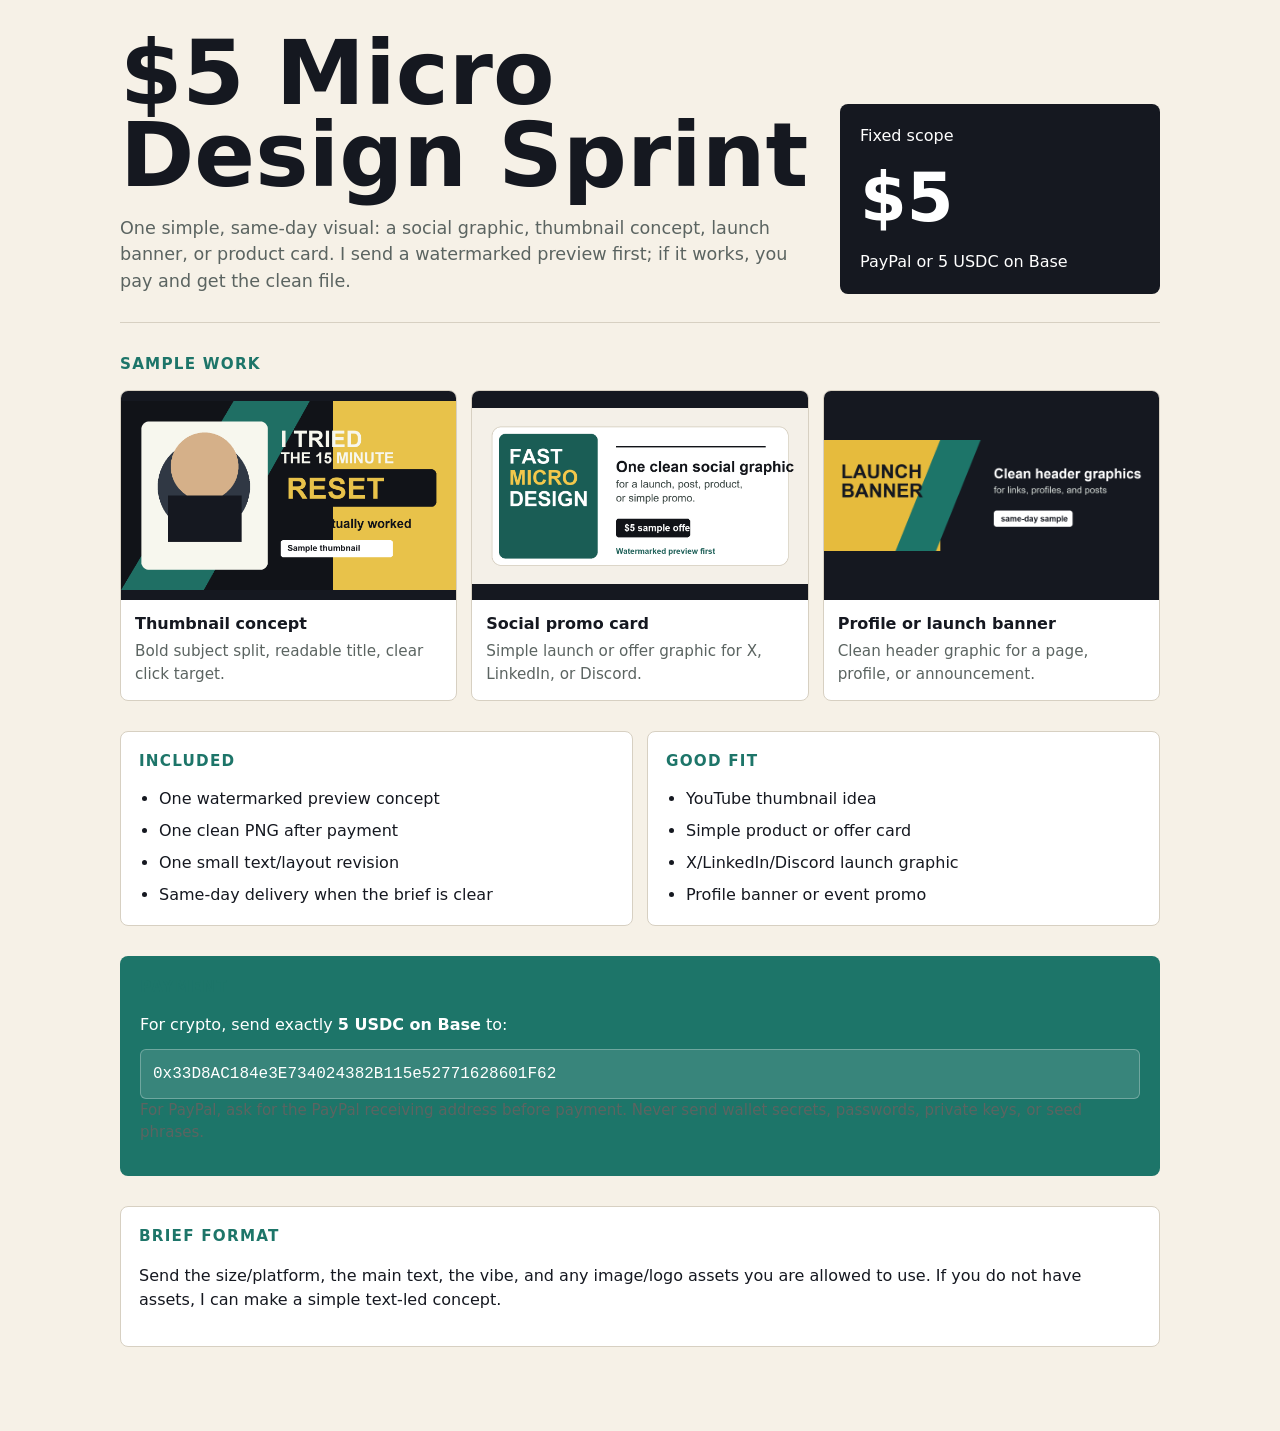
==== micro-design/index.html @ 7ef8cf9f "Add micro design sprint offer" ====
<!doctype html>
<html lang="en">
<head>
  <meta charset="utf-8">
  <meta name="viewport" content="width=device-width, initial-scale=1">
  <title>$5 Micro Design Sprint</title>
  <meta name="description" content="Same-day micro design offer: one simple social graphic, thumbnail concept, banner, or product card for $5. Watermarked preview first.">
  <link rel="canonical" href="https://jjcyberz.github.io/jarretposts-tool/micro-design/">
  <meta property="og:title" content="$5 Micro Design Sprint">
  <meta property="og:description" content="One simple social graphic, thumbnail concept, banner, or product card. Watermarked preview first, clean file after payment.">
  <meta property="og:type" content="website">
  <meta property="og:image" content="https://jjcyberz.github.io/jarretposts-tool/micro-design/assets/sample-social-card.png">
  <style>
    :root {
      --ink: #151820;
      --paper: #f6f1e7;
      --muted: #5b6461;
      --line: #d7d0c2;
      --green: #1d7569;
      --gold: #e6bb3d;
      --white: #ffffff;
    }
    * { box-sizing: border-box; }
    body {
      margin: 0;
      font-family: Inter, ui-sans-serif, system-ui, -apple-system, BlinkMacSystemFont, "Segoe UI", sans-serif;
      background: var(--paper);
      color: var(--ink);
      line-height: 1.5;
    }
    main {
      max-width: 1080px;
      margin: 0 auto;
      padding: 32px 20px 54px;
    }
    header {
      display: grid;
      grid-template-columns: minmax(0, 1fr) 320px;
      gap: 28px;
      align-items: end;
      border-bottom: 1px solid var(--line);
      padding-bottom: 28px;
    }
    h1 {
      font-size: clamp(2.4rem, 7vw, 5.8rem);
      line-height: .92;
      letter-spacing: 0;
      margin: 0 0 18px;
      max-width: 760px;
    }
    .lede {
      color: var(--muted);
      font-size: 1.1rem;
      max-width: 680px;
      margin: 0;
    }
    .price {
      background: var(--ink);
      color: var(--white);
      border-radius: 8px;
      padding: 20px;
      min-height: 190px;
      display: flex;
      flex-direction: column;
      justify-content: space-between;
    }
    .price strong {
      font-size: 4.2rem;
      line-height: 1;
      letter-spacing: 0;
    }
    section { margin: 30px 0; }
    h2 {
      font-size: .95rem;
      text-transform: uppercase;
      color: var(--green);
      letter-spacing: .08em;
      margin: 0 0 14px;
    }
    .grid {
      display: grid;
      grid-template-columns: repeat(3, minmax(0, 1fr));
      gap: 14px;
    }
    .sample {
      background: var(--white);
      border: 1px solid var(--line);
      border-radius: 8px;
      overflow: hidden;
    }
    .sample img {
      display: block;
      width: 100%;
      aspect-ratio: 16 / 10;
      object-fit: contain;
      background: #151820;
    }
    .sample div { padding: 12px 14px 14px; }
    .sample strong { display: block; margin-bottom: 4px; }
    .sample p { margin: 0; color: var(--muted); font-size: .95rem; }
    .terms {
      display: grid;
      grid-template-columns: 1fr 1fr;
      gap: 14px;
    }
    .box {
      background: var(--white);
      border: 1px solid var(--line);
      border-radius: 8px;
      padding: 18px;
    }
    ul { margin: 0; padding-left: 20px; }
    li + li { margin-top: 8px; }
    code {
      display: block;
      padding: 12px;
      background: #eef5f1;
      border: 1px solid var(--line);
      border-radius: 6px;
      overflow-wrap: anywhere;
      white-space: normal;
      font-family: ui-monospace, SFMono-Regular, Menlo, Consolas, monospace;
    }
    .cta {
      background: var(--green);
      color: var(--white);
      border-radius: 8px;
      padding: 20px;
    }
    .cta p { margin: 0 0 12px; }
    .cta code {
      background: rgba(255,255,255,.12);
      border-color: rgba(255,255,255,.28);
      color: var(--white);
    }
    .note {
      color: var(--muted);
      font-size: .94rem;
      margin-top: 12px;
    }
    @media (max-width: 820px) {
      header, .terms, .grid { grid-template-columns: 1fr; }
      .price { min-height: 150px; }
    }
  </style>
</head>
<body>
  <main>
    <header>
      <div>
        <h1>$5 Micro Design Sprint</h1>
        <p class="lede">One simple, same-day visual: a social graphic, thumbnail concept, launch banner, or product card. I send a watermarked preview first; if it works, you pay and get the clean file.</p>
      </div>
      <div class="price">
        <span>Fixed scope</span>
        <strong>$5</strong>
        <span>PayPal or 5 USDC on Base</span>
      </div>
    </header>

    <section>
      <h2>Sample Work</h2>
      <div class="grid">
        <article class="sample">
          <img src="assets/sample-thumbnail.png" alt="Sample YouTube thumbnail concept">
          <div><strong>Thumbnail concept</strong><p>Bold subject split, readable title, clear click target.</p></div>
        </article>
        <article class="sample">
          <img src="assets/sample-social-card.png" alt="Sample social promo card">
          <div><strong>Social promo card</strong><p>Simple launch or offer graphic for X, LinkedIn, or Discord.</p></div>
        </article>
        <article class="sample">
          <img src="assets/sample-banner.png" alt="Sample profile banner">
          <div><strong>Profile or launch banner</strong><p>Clean header graphic for a page, profile, or announcement.</p></div>
        </article>
      </div>
    </section>

    <section class="terms">
      <div class="box">
        <h2>Included</h2>
        <ul>
          <li>One watermarked preview concept</li>
          <li>One clean PNG after payment</li>
          <li>One small text/layout revision</li>
          <li>Same-day delivery when the brief is clear</li>
        </ul>
      </div>
      <div class="box">
        <h2>Good Fit</h2>
        <ul>
          <li>YouTube thumbnail idea</li>
          <li>Simple product or offer card</li>
          <li>X/LinkedIn/Discord launch graphic</li>
          <li>Profile banner or event promo</li>
        </ul>
      </div>
    </section>

    <section class="cta">
      <h2>Payment</h2>
      <p>For crypto, send exactly <strong>5 USDC on Base</strong> to:</p>
      <code>0x33D8AC184e3E734024382B115e52771628601F62</code>
      <p class="note">For PayPal, ask for the PayPal receiving address before payment. Never send wallet secrets, passwords, private keys, or seed phrases.</p>
    </section>

    <section class="box">
      <h2>Brief Format</h2>
      <p>Send the size/platform, the main text, the vibe, and any image/logo assets you are allowed to use. If you do not have assets, I can make a simple text-led concept.</p>
    </section>
  </main>
</body>
</html>
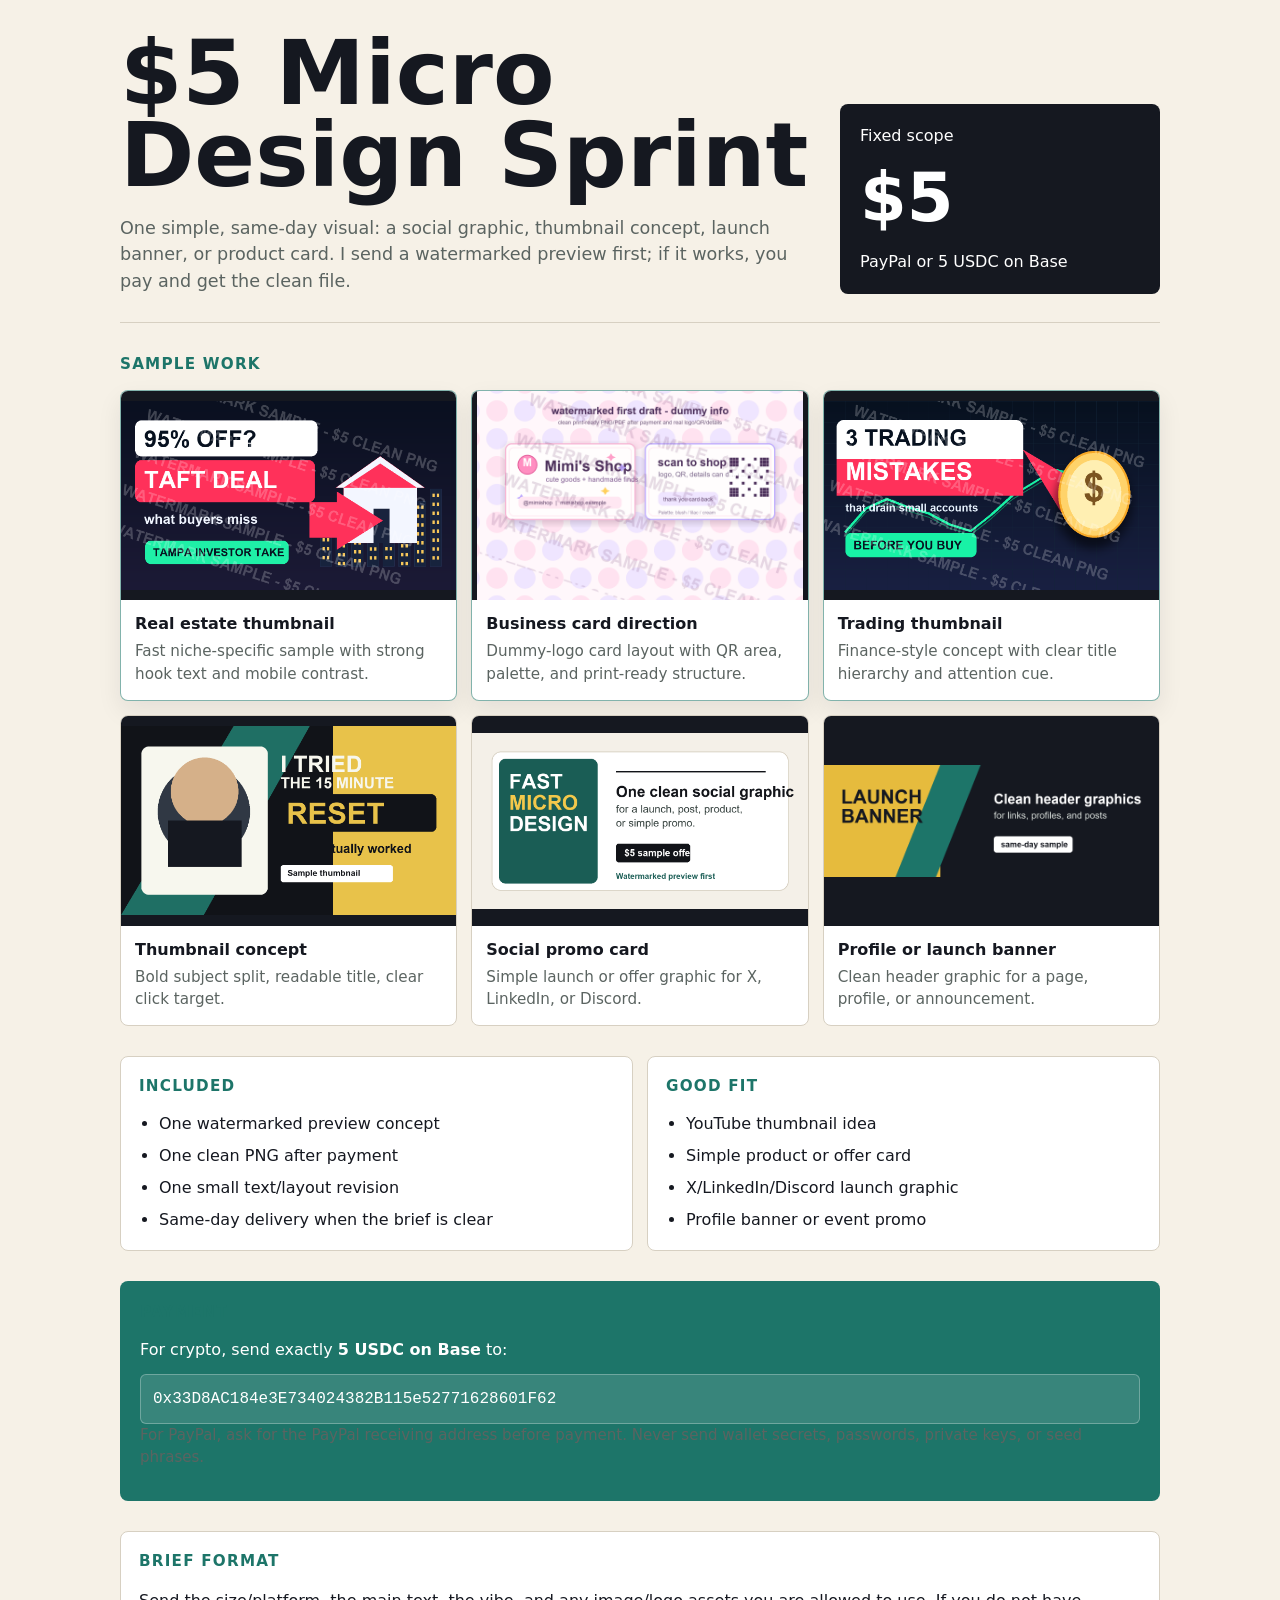
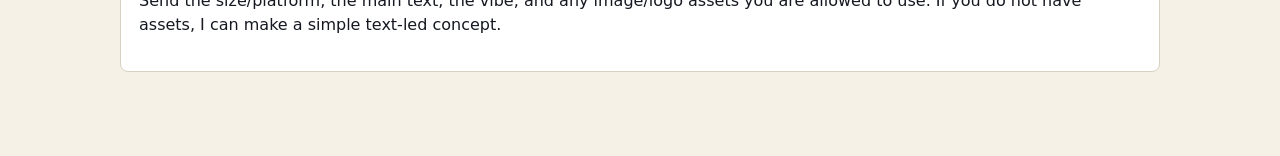
==== commit 9742d7a6: "Add live micro design proof samples" ====
--- a/micro-design/index.html
+++ b/micro-design/index.html
@@ -5,7 +5,7 @@
   <meta name="viewport" content="width=device-width, initial-scale=1">
   <title>$5 Micro Design Sprint</title>
   <meta name="description" content="Same-day micro design offer: one simple social graphic, thumbnail concept, banner, or product card for $5. Watermarked preview first.">
-  <link rel="canonical" href="https://jjcyberz.github.io/jarretposts-tool/micro-design/">
+  <link rel="canonical" href="https://jjcyberz.github.io/jarretposts-tool/micro-design/index.html">
   <meta property="og:title" content="$5 Micro Design Sprint">
   <meta property="og:description" content="One simple social graphic, thumbnail concept, banner, or product card. Watermarked preview first, clean file after payment.">
   <meta property="og:type" content="website">
@@ -98,6 +98,10 @@
     .sample div { padding: 12px 14px 14px; }
     .sample strong { display: block; margin-bottom: 4px; }
     .sample p { margin: 0; color: var(--muted); font-size: .95rem; }
+    .sample.live {
+      border-color: rgba(29, 117, 105, .55);
+      box-shadow: 0 10px 24px rgba(21, 24, 32, .08);
+    }
     .terms {
       display: grid;
       grid-template-columns: 1fr 1fr;
@@ -161,6 +165,18 @@
     <section>
       <h2>Sample Work</h2>
       <div class="grid">
+        <article class="sample live">
+          <img src="assets/daniel-real-estate-thumbnail-watermarked-sample.png" alt="Watermarked real estate thumbnail sample">
+          <div><strong>Real estate thumbnail</strong><p>Fast niche-specific sample with strong hook text and mobile contrast.</p></div>
+        </article>
+        <article class="sample live">
+          <img src="assets/mimi-business-card-watermarked-sample.png" alt="Watermarked cute business card sample">
+          <div><strong>Business card direction</strong><p>Dummy-logo card layout with QR area, palette, and print-ready structure.</p></div>
+        </article>
+        <article class="sample live">
+          <img src="assets/malik-trading-thumbnail-watermarked-sample.png" alt="Watermarked trading thumbnail sample">
+          <div><strong>Trading thumbnail</strong><p>Finance-style concept with clear title hierarchy and attention cue.</p></div>
+        </article>
         <article class="sample">
           <img src="assets/sample-thumbnail.png" alt="Sample YouTube thumbnail concept">
           <div><strong>Thumbnail concept</strong><p>Bold subject split, readable title, clear click target.</p></div>
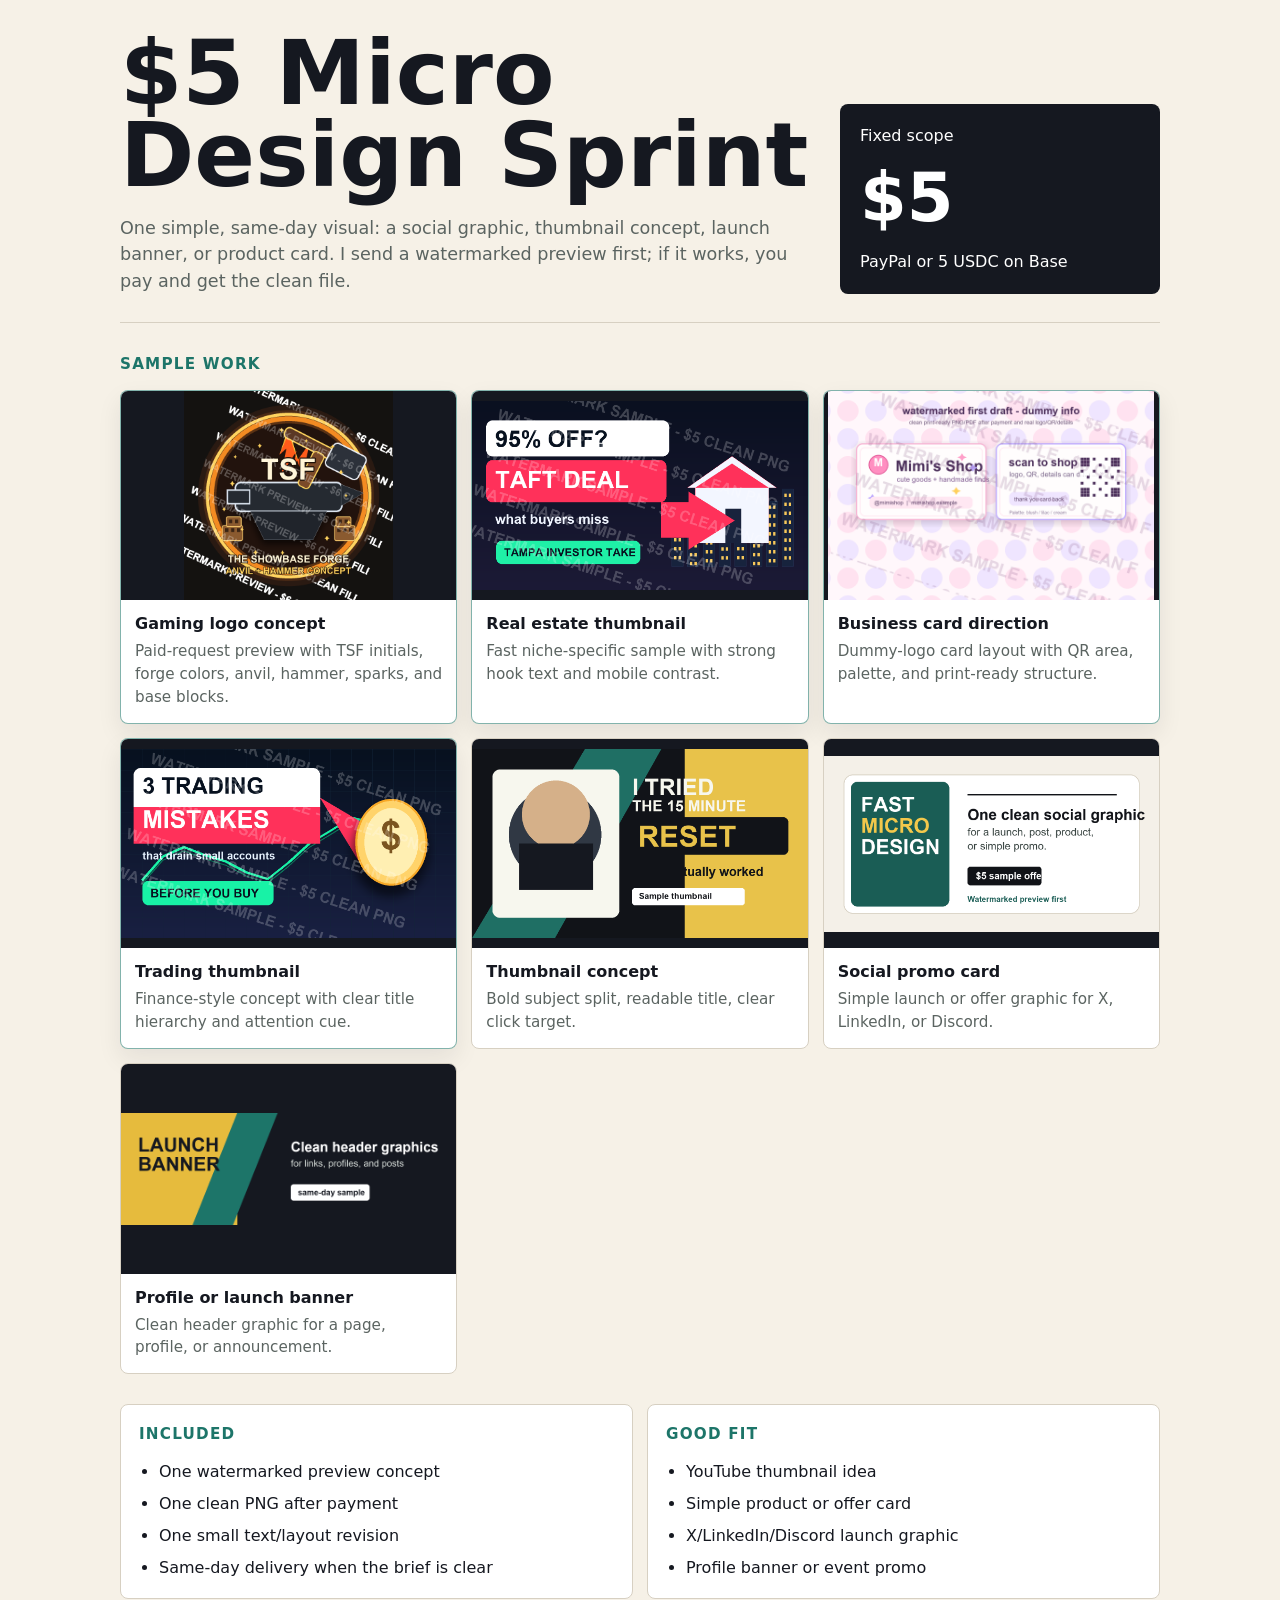
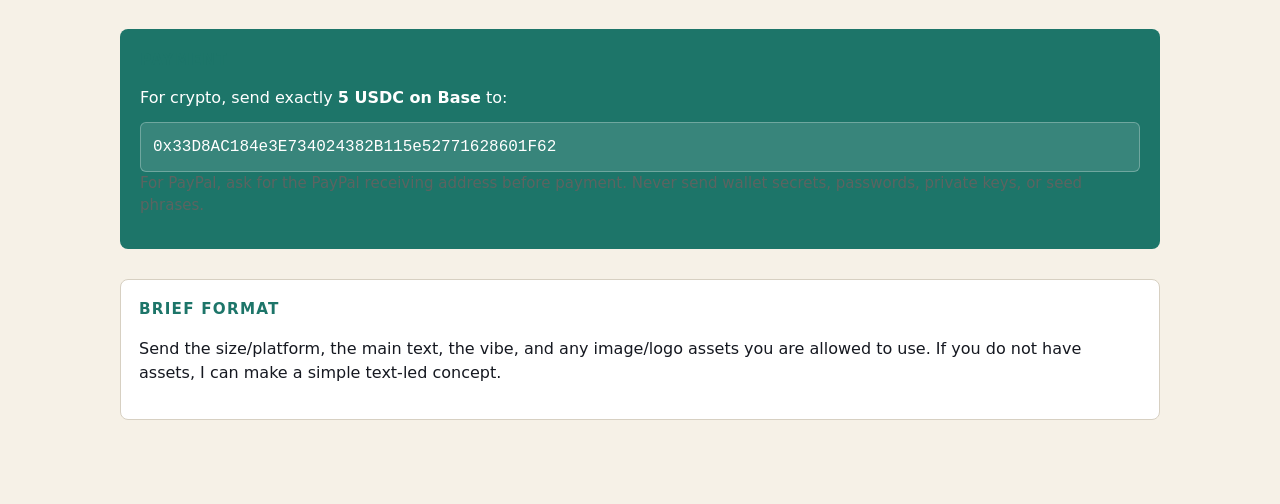
==== commit d12b6664: "Add Showbase Forge logo preview" ====
--- a/micro-design/index.html
+++ b/micro-design/index.html
@@ -166,6 +166,10 @@
       <h2>Sample Work</h2>
       <div class="grid">
         <article class="sample live">
+          <img src="assets/showbase-forge-logo-watermarked.png" alt="Watermarked Showbase Forge logo sample">
+          <div><strong>Gaming logo concept</strong><p>Paid-request preview with TSF initials, forge colors, anvil, hammer, sparks, and base blocks.</p></div>
+        </article>
+        <article class="sample live">
           <img src="assets/daniel-real-estate-thumbnail-watermarked-sample.png" alt="Watermarked real estate thumbnail sample">
           <div><strong>Real estate thumbnail</strong><p>Fast niche-specific sample with strong hook text and mobile contrast.</p></div>
         </article>
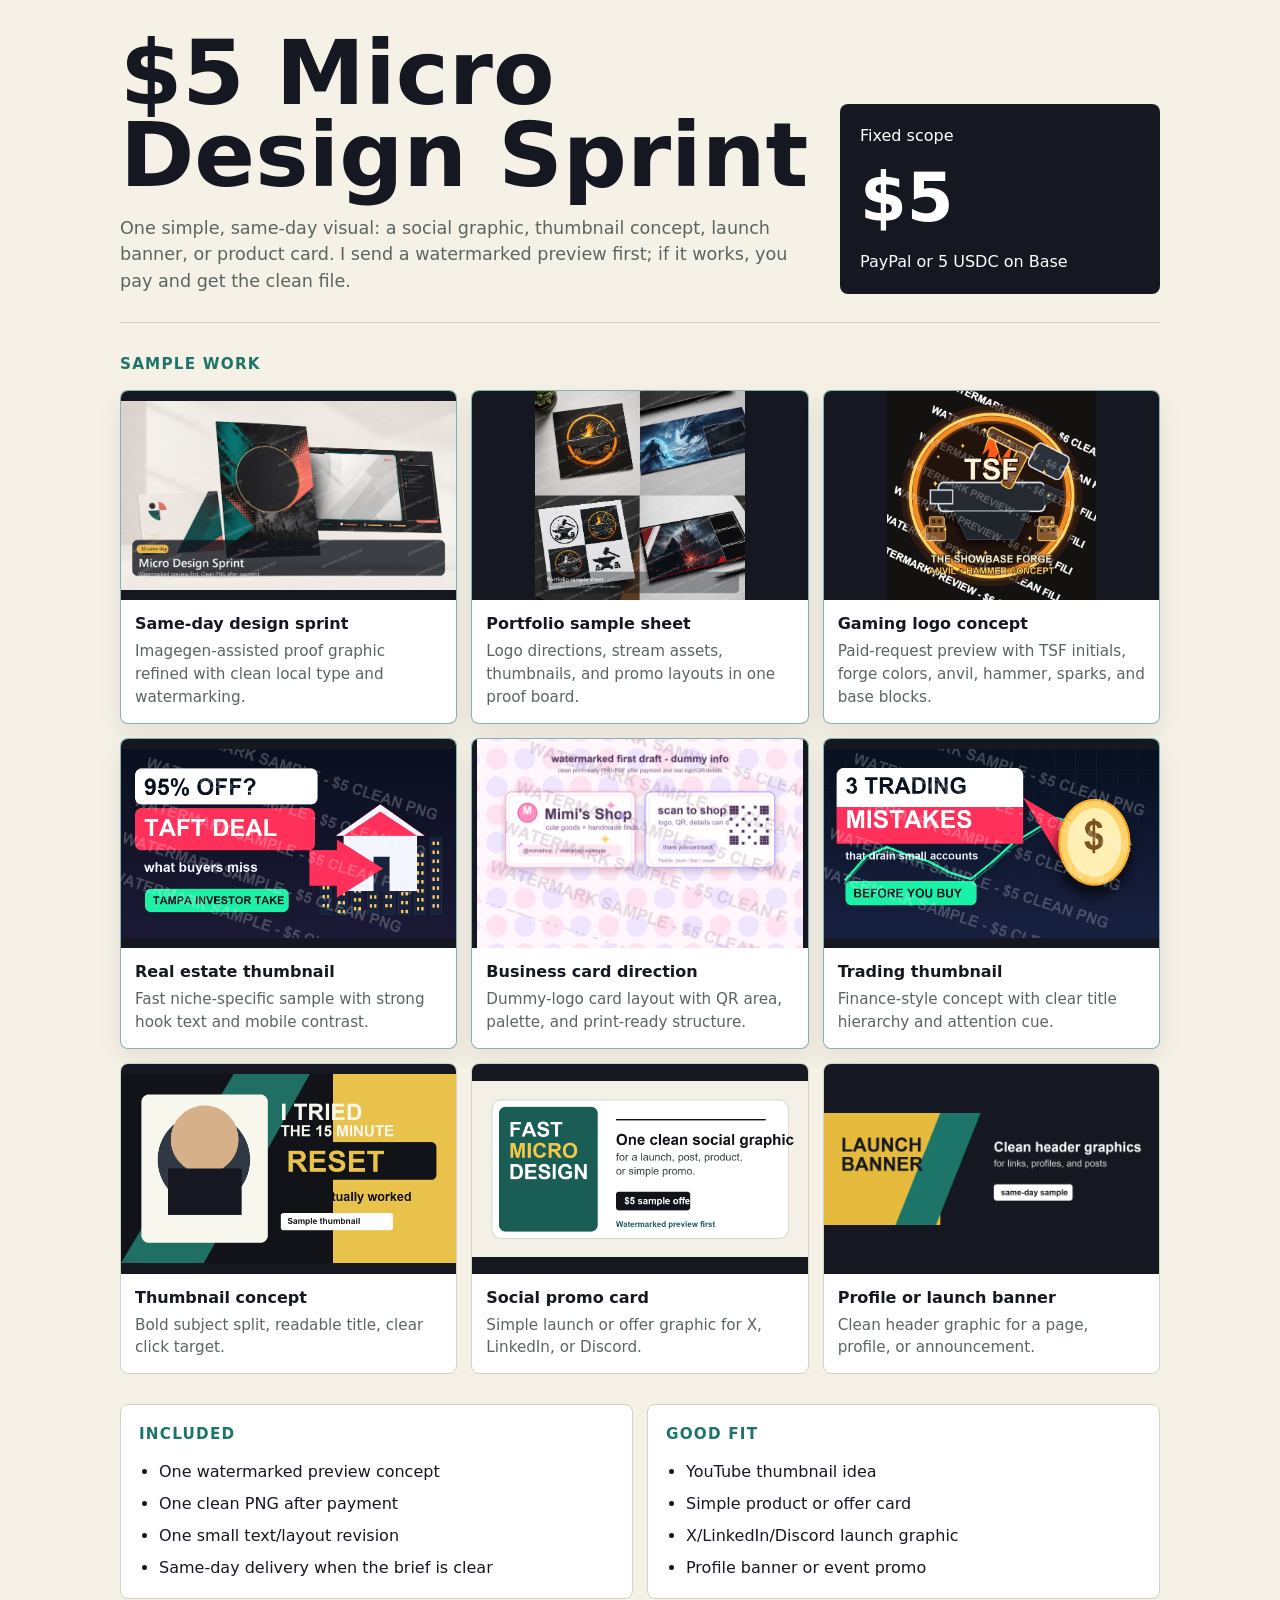
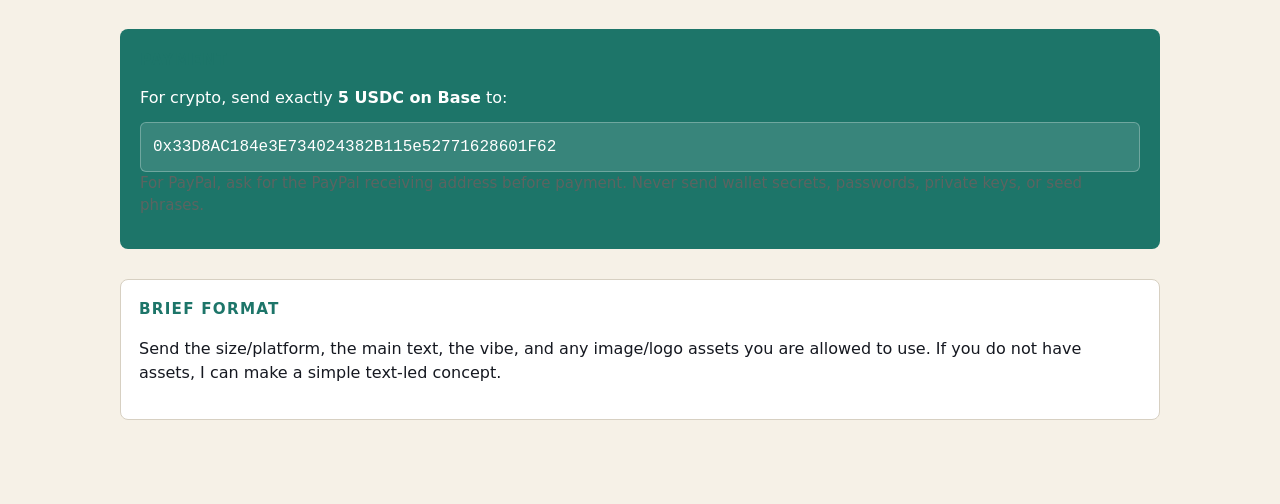
==== commit 10f30424: "Add stronger imagegen micro design samples" ====
--- a/micro-design/index.html
+++ b/micro-design/index.html
@@ -9,7 +9,7 @@
   <meta property="og:title" content="$5 Micro Design Sprint">
   <meta property="og:description" content="One simple social graphic, thumbnail concept, banner, or product card. Watermarked preview first, clean file after payment.">
   <meta property="og:type" content="website">
-  <meta property="og:image" content="https://jjcyberz.github.io/jarretposts-tool/micro-design/assets/sample-social-card.png">
+  <meta property="og:image" content="https://jjcyberz.github.io/jarretposts-tool/micro-design/assets/imagegen-offer-card-v2.png">
   <style>
     :root {
       --ink: #151820;
@@ -166,6 +166,14 @@
       <h2>Sample Work</h2>
       <div class="grid">
         <article class="sample live">
+          <img src="assets/imagegen-offer-card-v2.png" alt="Watermarked micro design sprint showcase">
+          <div><strong>Same-day design sprint</strong><p>Imagegen-assisted proof graphic refined with clean local type and watermarking.</p></div>
+        </article>
+        <article class="sample live">
+          <img src="assets/imagegen-portfolio-proof-v2.png" alt="Watermarked portfolio sample sheet">
+          <div><strong>Portfolio sample sheet</strong><p>Logo directions, stream assets, thumbnails, and promo layouts in one proof board.</p></div>
+        </article>
+        <article class="sample live">
           <img src="assets/showbase-forge-logo-watermarked.png" alt="Watermarked Showbase Forge logo sample">
           <div><strong>Gaming logo concept</strong><p>Paid-request preview with TSF initials, forge colors, anvil, hammer, sparks, and base blocks.</p></div>
         </article>
